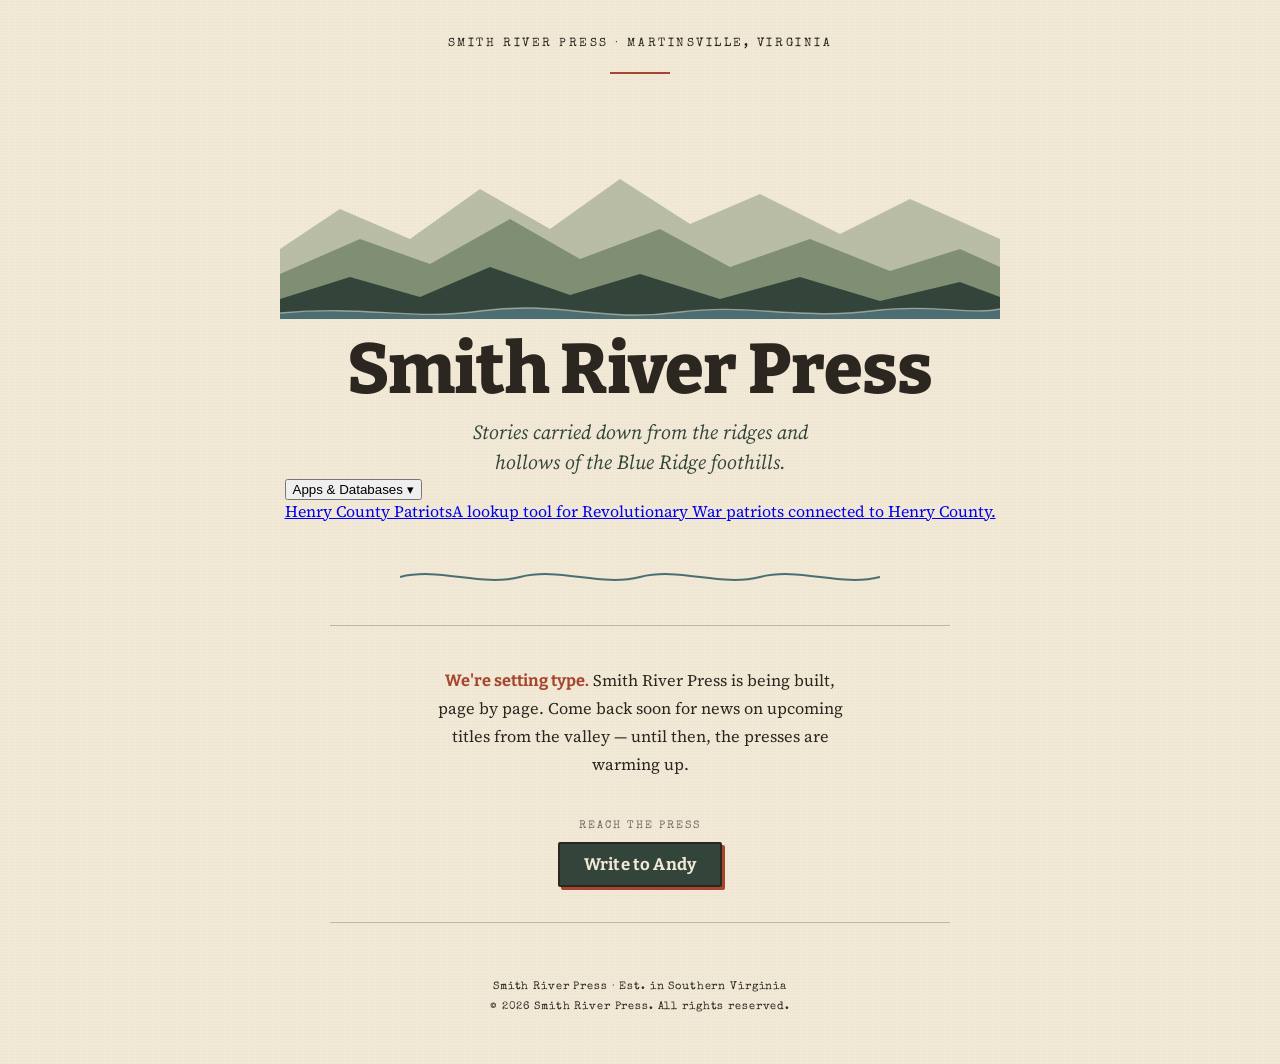
==== index.html @ 00feeda6 "update" ====
<!DOCTYPE html>
<html lang="en">
<head>
<meta charset="UTF-8">
<meta name="viewport" content="width=device-width, initial-scale=1.0">
<title>Smith River Press</title>
<meta name="description" content="Smith River Press — stories from the Blue Ridge foothills. Site under construction.">
<link rel="preconnect" href="https://fonts.googleapis.com">
<link rel="preconnect" href="https://fonts.gstatic.com" crossorigin>
<link href="https://fonts.googleapis.com/css2?family=Bitter:wght@500;700;800&family=Source+Serif+4:ital,wght@0,400;0,600;1,400&family=Special+Elite&display=swap" rel="stylesheet">
<link rel="stylesheet" href="/assets/style.css">
<style>
  /* Homepage-only tweaks: the shared stylesheet uses a slightly smaller
     .frame and h1 for subpages, so we widen them back out just here. */
  .frame{ max-width: 620px; }
  h1{ font-size: clamp(2.4rem, 7vw, 4.4rem); line-height: 1.02; }
  .tagline{ max-width: 34ch; }
</style>
</head>
<body>

  <p class="eyebrow fade-in">Smith River Press &middot; Martinsville, Virginia</p>
  <hr class="rule fade-in">

  <div class="ridge-wrap fade-in delay-1">
    <svg viewBox="0 0 720 220" width="100%" role="img" aria-label="Illustration of layered mountain ridges with the Smith River winding through the valley">
      <!-- far ridge -->
      <path d="M0,150 L60,110 L130,140 L200,90 L270,130 L340,80 L410,125 L480,95 L560,135 L630,100 L720,140 L720,220 L0,220 Z" fill="#8B9A7F" opacity="0.55"/>
      <!-- mid ridge -->
      <path d="M0,175 L80,140 L150,165 L230,120 L300,160 L380,130 L450,168 L530,140 L610,172 L680,150 L720,168 L720,220 L0,220 Z" fill="#6C7F63" opacity="0.75"/>
      <!-- near ridge -->
      <path d="M0,200 L70,178 L140,198 L210,168 L290,196 L360,175 L440,200 L520,178 L600,202 L680,183 L720,198 L720,220 L0,220 Z" fill="#33453A"/>
      <!-- river -->
      <path d="M0,214 C90,206 130,222 200,212 C280,201 320,224 400,213 C470,204 520,222 600,211 C650,205 690,216 720,210 L720,220 L0,220 Z" fill="#4C6E72"/>
      <path d="M0,214 C90,206 130,222 200,212 C280,201 320,224 400,213 C470,204 520,222 600,211 C650,205 690,216 720,210" fill="none" stroke="#F1E9D6" stroke-width="1.4" opacity="0.5"/>
    </svg>
  </div>

  <h1 class="fade-in delay-1">Smith River Press</h1>
  <p class="tagline fade-in delay-2">Stories carried down from the ridges and hollows of the Blue Ridge foothills.</p>

  <div class="nav-wrap fade-in delay-2" id="nav-dropdown-mount"></div>

  <svg class="river-divider fade-in delay-2" viewBox="0 0 480 26" role="presentation" aria-hidden="true">
    <path d="M0,13 C40,3 80,23 120,13 C160,3 200,23 240,13 C280,3 320,23 360,13 C400,3 440,23 480,13" fill="none" stroke="#4C6E72" stroke-width="2"/>
  </svg>

  <div class="frame">
    <p class="notice fade-in delay-3">
      <strong>We're setting type.</strong> Smith River Press is being built, page by page. Come back soon for news on upcoming titles from the valley &mdash; until then, the presses are warming up.
    </p>

    <div class="contact-block fade-in delay-3">
      <span class="contact-label">Reach the press</span>
      <a class="stamp" href="mailto:andy@smithriverpress.com">Write to Andy</a>
    </div>
  </div>

  <footer class="fade-in delay-3" id="site-footer-mount"></footer>

  <script src="/assets/nav-data.js"></script>
  <script src="/assets/site-nav.js"></script>

</body>
</html>
---- assets/style.css ----
/* Smith River Press — shared site styles
   Used across the homepage and all subpages so everything stays visually
   consistent. Edit here once and it updates everywhere. */

:root{
  --paper: #F1E9D6;
  --paper-dark: #E6DAC0;
  --ink: #2B2620;
  --ridge-far: #6C7F63;
  --ridge-near: #33453A;
  --river: #4C6E72;
  --clay: #A6462E;
  --gold: #9A7A34;
  --rule: rgba(43,38,32,0.25);
}

*{ box-sizing: border-box; }

html{ -webkit-text-size-adjust: 100%; }

body{
  margin:0;
  min-height:100vh;
  background-color: var(--paper);
  background-image: radial-gradient(rgba(43,38,32,0.045) 1px, transparent 1px);
  background-size: 3px 3px;
  color: var(--ink);
  font-family: "Source Serif 4", Georgia, serif;
  display:flex;
  flex-direction:column;
  align-items:center;
  justify-content: flex-start;
  padding: 0 1.25rem 3rem;
}

@media (prefers-reduced-motion: no-preference){
  .fade-in{ animation: fadeUp 0.9s ease-out both; }
  .fade-in.delay-1{ animation-delay: .15s; }
  .fade-in.delay-2{ animation-delay: .3s; }
  .fade-in.delay-3{ animation-delay: .45s; }
  @keyframes fadeUp{
    from{ opacity:0; transform: translateY(10px); }
    to{ opacity:1; transform: translateY(0); }
  }
}

.eyebrow{
  font-family: "Special Elite", monospace;
  font-size: 0.72rem;
  letter-spacing: 0.22em;
  text-transform: uppercase;
  color: var(--ink);
  opacity: 0.72;
  margin: 2.4rem 0 1.4rem;
  text-align:center;
}

.eyebrow a{
  color: var(--ink);
}

.rule{
  width: 60px;
  height: 2px;
  background: var(--clay);
  border:none;
  margin: 0 auto 1.6rem;
}

h1{
  font-family: "Bitter", Georgia, serif;
  font-weight: 800;
  font-size: clamp(2.1rem, 6vw, 3.6rem);
  letter-spacing: -0.01em;
  line-height: 1.05;
  text-align:center;
  margin: 0.6rem 0 0.3rem;
  color: var(--ink);
}

.tagline{
  font-style: italic;
  font-size: clamp(1.02rem, 2.4vw, 1.25rem);
  max-width: 40ch;
  text-align:center;
  margin: 0.4rem auto 0;
  color: var(--ridge-near);
  line-height:1.5;
}

.river-divider{
  width: 100%;
  max-width: 480px;
  height: 26px;
  margin: 2.6rem auto 2.2rem;
  display:block;
}

.frame{
  width:100%;
  max-width: 680px;
  border-top: 1px solid var(--rule);
  border-bottom: 1px solid var(--rule);
  padding: 2.6rem 1rem 2.2rem;
}

.notice{
  max-width: 52ch;
  text-align:center;
  font-size: 1.02rem;
  line-height: 1.7;
  color: var(--ink);
  margin: 0 auto;
}

.notice strong{
  font-family: "Bitter", serif;
  font-weight: 700;
  color: var(--clay);
}

.card-list{
  max-width: 620px;
  margin: 0 auto;
  display:flex;
  flex-direction:column;
  gap: 1rem;
}

.card{
  display:block;
  text-decoration:none;
  color: var(--ink);
  background: var(--paper-dark);
  border: 1.5px solid var(--rule);
  border-radius: 3px;
  padding: 1.1rem 1.3rem;
  transition: transform 0.15s ease, box-shadow 0.15s ease;
}

.card:hover, .card:focus-visible{
  transform: translate(-2px,-2px);
  box-shadow: 4px 4px 0 var(--clay);
}

.card h3{
  font-family: "Bitter", serif;
  font-weight: 700;
  font-size: 1.15rem;
  margin: 0 0 0.3rem;
  color: var(--ridge-near);
}

.card p{
  margin: 0;
  font-size: 0.95rem;
  line-height: 1.5;
}

.card .status{
  display:inline-block;
  font-family: "Special Elite", monospace;
  font-size: 0.62rem;
  letter-spacing: 0.12em;
  text-transform: uppercase;
  color: var(--clay);
  margin-top: 0.5rem;
}

.stamp, .stamp-btn{
  display:inline-block;
  font-family: "Bitter", serif;
  font-weight: 700;
  font-size: 1.05rem;
  color: var(--paper);
  background: var(--ridge-near);
  padding: 0.65rem 1.5rem;
  border-radius: 2px;
  text-decoration:none;
  letter-spacing: 0.01em;
  border: 2px solid var(--ink);
  box-shadow: 3px 3px 0 var(--clay);
  transition: transform 0.15s ease, box-shadow 0.15s ease;
  cursor:pointer;
}

.stamp:hover, .stamp:focus-visible,
.stamp-btn:hover:not(:disabled), .stamp-btn:focus-visible{
  transform: translate(-2px,-2px);
  box-shadow: 5px 5px 0 var(--clay);
}

.stamp:focus-visible, .stamp-btn:focus-visible{
  outline: 2px solid var(--river);
  outline-offset: 3px;
}

.back-link{
  display:inline-block;
  margin-top: 2rem;
  font-family: "Special Elite", monospace;
  font-size: 0.75rem;
  letter-spacing: 0.08em;
  text-transform: uppercase;
  color: var(--ridge-near);
  text-decoration: none;
}

.back-link:hover{ text-decoration: underline; }

.ridge-wrap{
  width: 100%;
  max-width: 720px;
  margin: 0 auto;
}

.contact-block{
  margin-top: 2.6rem;
  text-align:center;
}

.contact-label{
  font-family: "Special Elite", monospace;
  font-size: 0.68rem;
  letter-spacing: 0.18em;
  text-transform: uppercase;
  opacity: 0.65;
  display:block;
  margin-bottom: 0.7rem;
}

.contact-form{
  max-width: 420px;
  margin: 0 auto;
  text-align: left;
}

.field{
  margin-bottom: 1.1rem;
  display:flex;
  flex-direction:column;
}

.field label{
  font-family: "Special Elite", monospace;
  font-size: 0.66rem;
  letter-spacing: 0.14em;
  text-transform: uppercase;
  opacity: 0.7;
  margin-bottom: 0.4rem;
}

.field input,
.field textarea{
  font-family: "Source Serif 4", Georgia, serif;
  font-size: 1rem;
  color: var(--ink);
  background: var(--paper-dark);
  border: 1.5px solid var(--rule);
  border-radius: 2px;
  padding: 0.6rem 0.7rem;
  resize: vertical;
}

.field textarea{ min-height: 110px; }

.field input:focus,
.field textarea:focus{
  outline: none;
  border-color: var(--river);
  box-shadow: 0 0 0 3px rgba(76,110,114,0.18);
}

.hp-field{
  position:absolute;
  left: -9999px;
  width:1px;
  height:1px;
  overflow:hidden;
}

.submit-row{
  text-align:center;
  margin-top: 1.4rem;
}

.stamp-btn:disabled{
  opacity: 0.6;
  cursor: default;
  box-shadow: 3px 3px 0 var(--clay);
  transform: none;
}

.form-status{
  text-align:center;
  font-size: 0.92rem;
  margin-top: 1rem;
  min-height: 1.4em;
}

.form-status.ok{ color: var(--ridge-near); }
.form-status.err{ color: var(--clay); }

@media (max-width: 480px){
  .eyebrow{ margin-top: 1.6rem; }
}

footer{
  margin-top: 3.4rem;
  text-align:center;
  font-family: "Special Elite", monospace;
  font-size: 0.68rem;
  letter-spacing: 0.08em;
  color: var(--ink);
  opacity: 0.55;
  line-height: 1.8;
}
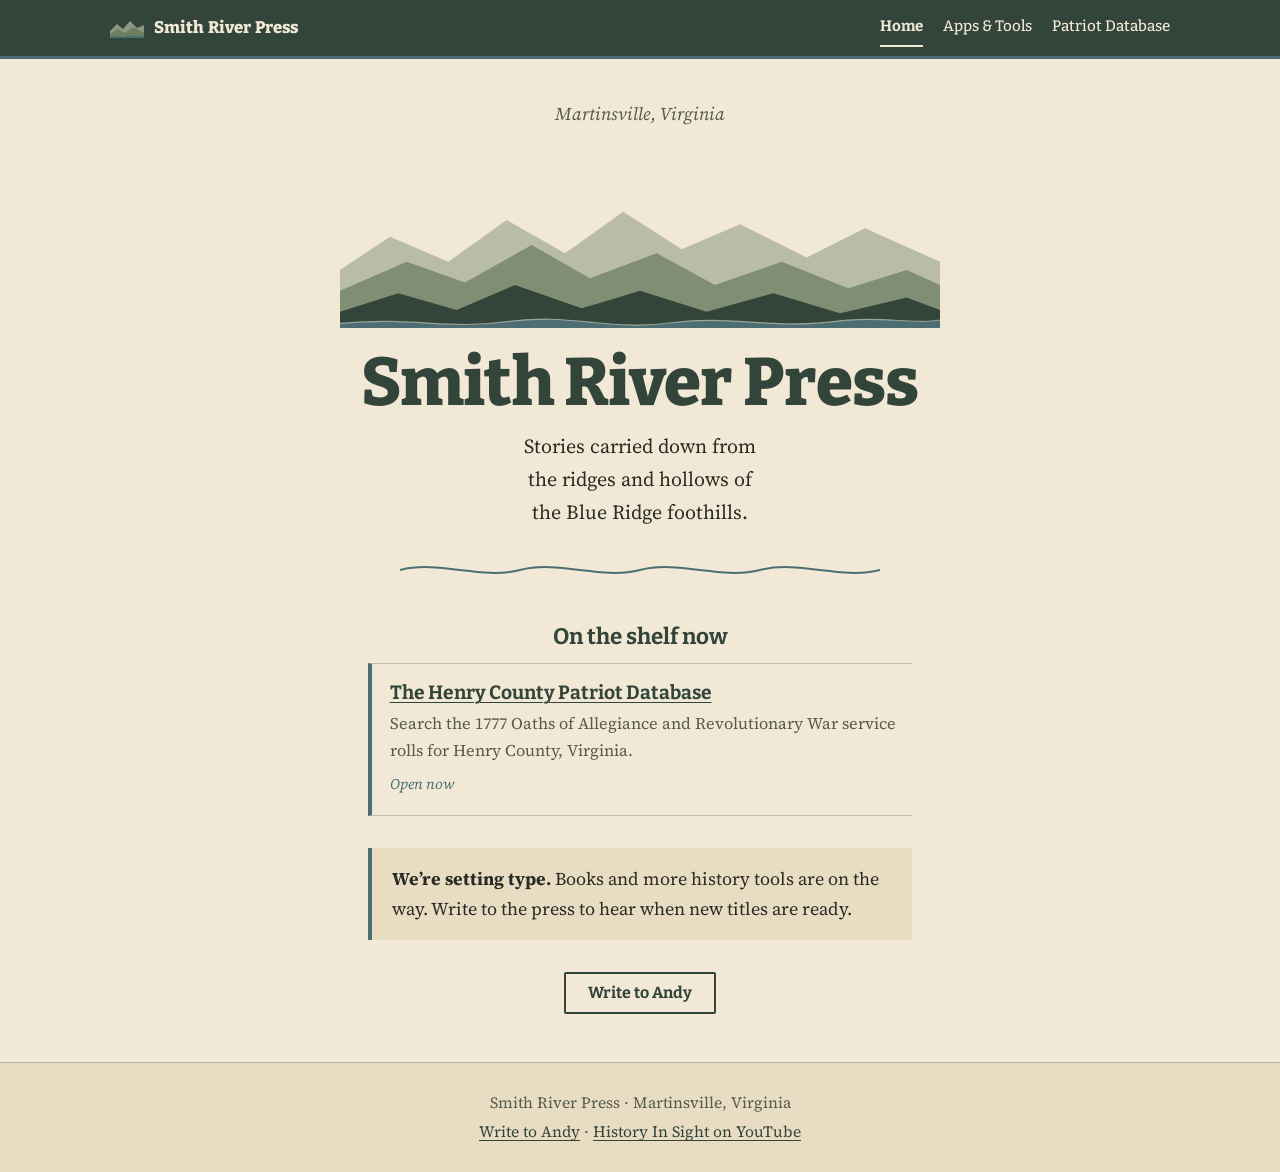
==== commit 14bc871c: "Updates" ====
--- a/index.html
+++ b/index.html
@@ -2,64 +2,78 @@
 <html lang="en">
 <head>
 <meta charset="UTF-8">
-<meta name="viewport" content="width=device-width, initial-scale=1.0">
-<title>Smith River Press</title>
-<meta name="description" content="Smith River Press — stories from the Blue Ridge foothills. Site under construction.">
+<meta name="viewport" content="width=device-width, initial-scale=1">
+<title>Smith River Press — stories from the Blue Ridge foothills</title>
+<meta name="description" content="Smith River Press publishes stories and history lookup tools from Martinsville and Henry County, Virginia, including the Henry County Patriot Database.">
+<meta name="theme-color" content="#33453A">
+<link rel="canonical" href="https://smithriverpress.com/">
+<link rel="icon" href="/favicon.svg" type="image/svg+xml">
+<meta property="og:type" content="website">
+<meta property="og:site_name" content="Smith River Press">
+<meta property="og:title" content="Smith River Press — stories from the Blue Ridge foothills">
+<meta property="og:description" content="Smith River Press publishes stories and history lookup tools from Martinsville and Henry County, Virginia, including the Henry County Patriot Database.">
+<meta property="og:url" content="https://smithriverpress.com/">
+<meta property="og:image" content="https://smithriverpress.com/og-image.png">
+<meta property="og:image:alt" content="Smith River Press over layered Blue Ridge ridges">
+<meta name="twitter:card" content="summary_large_image">
 <link rel="preconnect" href="https://fonts.googleapis.com">
 <link rel="preconnect" href="https://fonts.gstatic.com" crossorigin>
-<link href="https://fonts.googleapis.com/css2?family=Bitter:wght@500;700;800&family=Source+Serif+4:ital,wght@0,400;0,600;1,400&family=Special+Elite&display=swap" rel="stylesheet">
+<link href="https://fonts.googleapis.com/css2?family=Bitter:wght@500;700;800&family=Source+Serif+4:ital,wght@0,400;0,600;1,400&display=swap" rel="stylesheet">
+<link rel="stylesheet" href="/assets/site-bar.css">
 <link rel="stylesheet" href="/assets/style.css">
-<style>
-  /* Homepage-only tweaks: the shared stylesheet uses a slightly smaller
-     .frame and h1 for subpages, so we widen them back out just here. */
-  .frame{ max-width: 620px; }
-  h1{ font-size: clamp(2.4rem, 7vw, 4.4rem); line-height: 1.02; }
-  .tagline{ max-width: 34ch; }
-</style>
+<script type="application/ld+json">
+{"@context":"https://schema.org","@type":"WebSite","name":"Smith River Press","url":"https://smithriverpress.com/","description":"Stories and history tools from the Blue Ridge foothills of Martinsville and Henry County, Virginia."}
+</script>
 </head>
 <body>
+<a class="srp-skip" href="#main">Skip to content</a>
+<header class="srp-bar">
+  <div class="srp-bar__inner">
+    <a class="srp-brand" href="/"><svg viewBox="0 0 68 40" aria-hidden="true"><path d="M0 26 L14 12 L26 22 L40 6 L54 20 L68 14 V40 H0Z" fill="#8B9A7F"/><path d="M0 32 L16 22 L30 30 L46 18 L68 30 V40 H0Z" fill="#6C7F63"/><path d="M0 38 C12 33 20 40 34 36 C48 32 56 40 68 36 V40 H0Z" fill="#4C6E72"/></svg><span>Smith River Press</span></a>
+    <nav class="srp-nav" aria-label="Main">
+    <ul>
+      <li><a href="/" aria-current="page">Home</a></li>
+      <li><a href="/apps/">Apps &amp; Tools</a></li>
+      <li><a href="/apps/patriot-data/henry-county-virginia/">Patriot Database</a></li>
+    </ul>
+    </nav>
+  </div>
+</header>
 
-  <p class="eyebrow fade-in">Smith River Press &middot; Martinsville, Virginia</p>
-  <hr class="rule fade-in">
-
-  <div class="ridge-wrap fade-in delay-1">
-    <svg viewBox="0 0 720 220" width="100%" role="img" aria-label="Illustration of layered mountain ridges with the Smith River winding through the valley">
-      <!-- far ridge -->
+<main id="main">
+  <div class="hero">
+    <p class="place">Martinsville, Virginia</p>
+    <svg class="ridge" viewBox="0 0 720 220" role="img" aria-label="Layered mountain ridges with the Smith River winding through the valley">
       <path d="M0,150 L60,110 L130,140 L200,90 L270,130 L340,80 L410,125 L480,95 L560,135 L630,100 L720,140 L720,220 L0,220 Z" fill="#8B9A7F" opacity="0.55"/>
-      <!-- mid ridge -->
       <path d="M0,175 L80,140 L150,165 L230,120 L300,160 L380,130 L450,168 L530,140 L610,172 L680,150 L720,168 L720,220 L0,220 Z" fill="#6C7F63" opacity="0.75"/>
-      <!-- near ridge -->
       <path d="M0,200 L70,178 L140,198 L210,168 L290,196 L360,175 L440,200 L520,178 L600,202 L680,183 L720,198 L720,220 L0,220 Z" fill="#33453A"/>
-      <!-- river -->
       <path d="M0,214 C90,206 130,222 200,212 C280,201 320,224 400,213 C470,204 520,222 600,211 C650,205 690,216 720,210 L720,220 L0,220 Z" fill="#4C6E72"/>
       <path d="M0,214 C90,206 130,222 200,212 C280,201 320,224 400,213 C470,204 520,222 600,211 C650,205 690,216 720,210" fill="none" stroke="#F1E9D6" stroke-width="1.4" opacity="0.5"/>
     </svg>
+    <h1>Smith River Press</h1>
+    <p class="tagline">Stories carried down from the ridges and hollows of the Blue Ridge foothills.</p>
   </div>
 
-  <h1 class="fade-in delay-1">Smith River Press</h1>
-  <p class="tagline fade-in delay-2">Stories carried down from the ridges and hollows of the Blue Ridge foothills.</p>
+  <svg class="river-divider" viewBox="0 0 480 26" role="presentation" aria-hidden="true"><path d="M0,13 C40,3 80,23 120,13 C160,3 200,23 240,13 C280,3 320,23 360,13 C400,3 440,23 480,13" fill="none" stroke="#4C6E72" stroke-width="2"/></svg>
 
-  <div class="nav-wrap fade-in delay-2" id="nav-dropdown-mount"></div>
+  <h2>On the shelf now</h2>
+  <ul class="shelf">
+    <li class="is-live">
+      <h3><a href="/apps/patriot-data/henry-county-virginia/">The Henry County Patriot Database</a></h3>
+      <p>Search the 1777 Oaths of Allegiance and Revolutionary War service rolls for Henry County, Virginia.</p>
+      <span class="status">Open now</span>
+    </li>
+  </ul>
 
-  <svg class="river-divider fade-in delay-2" viewBox="0 0 480 26" role="presentation" aria-hidden="true">
-    <path d="M0,13 C40,3 80,23 120,13 C160,3 200,23 240,13 C280,3 320,23 360,13 C400,3 440,23 480,13" fill="none" stroke="#4C6E72" stroke-width="2"/>
-  </svg>
+  <p class="notice" style="margin-top:2rem"><strong>We&rsquo;re setting type.</strong> Books and more history tools are on the way. Write to the press to hear when new titles are ready.</p>
 
-  <div class="frame">
-    <p class="notice fade-in delay-3">
-      <strong>We're setting type.</strong> Smith River Press is being built, page by page. Come back soon for news on upcoming titles from the valley &mdash; until then, the presses are warming up.
-    </p>
+  <p class="contact-block"><a class="stamp" href="mailto:andy@smithriverpress.com">Write to Andy</a></p>
+</main>
 
-    <div class="contact-block fade-in delay-3">
-      <span class="contact-label">Reach the press</span>
-      <a class="stamp" href="mailto:andy@smithriverpress.com">Write to Andy</a>
-    </div>
-  </div>
-
-  <footer class="fade-in delay-3" id="site-footer-mount"></footer>
-
-  <script src="/assets/nav-data.js"></script>
-  <script src="/assets/site-nav.js"></script>
+<footer class="foot">
+  <p>Smith River Press &middot; Martinsville, Virginia</p>
+  <p><a href="mailto:andy@smithriverpress.com">Write to Andy</a> &middot; <a href="https://www.youtube.com/@yourhistoryinsight" target="_blank" rel="noopener">History In Sight on YouTube</a></p>
+</footer>
 
 </body>
-</html>+</html>
--- a/assets/site-bar.css
+++ b/assets/site-bar.css
@@ -0,0 +1,16 @@
+/* Smith River Press — shared top bar.
+   Namespaced (.srp-*) so it can be dropped onto ANY page, including
+   apps that carry their own stylesheet (e.g. the Patriot Database). */
+.srp-skip{position:absolute;left:-9999px;top:0;background:#F1E9D6;color:#33453A;padding:.6rem 1rem;z-index:1000;font:700 .95rem/1 Georgia,serif;text-decoration:none}
+.srp-skip:focus{left:.5rem;top:.5rem}
+.srp-bar{background:#33453A;color:#F1E9D6;font-family:"Bitter",Georgia,"Times New Roman",serif;border-bottom:3px solid #4C6E72}
+.srp-bar__inner{max-width:1100px;margin:0 auto;padding:.55rem 1.25rem;display:flex;flex-wrap:wrap;align-items:center;justify-content:space-between;gap:.35rem 1.5rem}
+.srp-brand{display:inline-flex;align-items:center;gap:.6rem;color:#F1E9D6;text-decoration:none;font-weight:800;font-size:1.05rem;letter-spacing:.01em}
+.srp-brand svg{width:34px;height:auto;flex:none}
+.srp-nav ul{list-style:none;margin:0;padding:0;display:flex;flex-wrap:wrap;gap:.1rem 1.25rem}
+.srp-nav a{display:inline-block;padding:.35rem 0;color:#F1E9D6;text-decoration:none;font-weight:500;font-size:.95rem;border-bottom:2px solid transparent}
+.srp-nav a:hover{border-bottom-color:rgba(241,233,214,.55)}
+.srp-nav a[aria-current="page"]{border-bottom-color:#F1E9D6;font-weight:700}
+.srp-bar a:focus-visible{outline:2px solid #F1E9D6;outline-offset:3px;border-radius:2px}
+@media (max-width:520px){.srp-bar__inner{justify-content:center;text-align:center}.srp-nav ul{justify-content:center}}
+@media print{.srp-bar,.srp-skip{display:none}}
--- a/assets/style.css
+++ b/assets/style.css
@@ -1,317 +1,53 @@
-/* Smith River Press — shared site styles
-   Used across the homepage and all subpages so everything stays visually
-   consistent. Edit here once and it updates everywhere. */
+/* Smith River Press — site stylesheet (home, apps, 404).
+   Palette comes from the ridge illustration so the page and art agree. */
+:root{
+  --paper:#F1E9D6; --paper-deep:#E8DDC3; --ink:#2A2B25; --muted:#575a4c;
+  --pine:#33453A; --sage:#6C7F63; --mist:#8B9A7F; --river:#4C6E72;
+  --rule:rgba(51,69,58,.28);
+  --serif:"Source Serif 4",Georgia,"Times New Roman",serif;
+  --display:"Bitter",Georgia,"Times New Roman",serif;
+}
+*,*::before,*::after{box-sizing:border-box}
+html{-webkit-text-size-adjust:100%;scroll-padding-top:1rem}
+body{margin:0;min-height:100vh;display:flex;flex-direction:column;background:var(--paper);color:var(--ink);font:400 1.125rem/1.65 var(--serif);text-rendering:optimizeLegibility}
+main{flex:1;width:100%;max-width:40rem;margin:0 auto;padding:2.5rem 1.25rem 3rem;text-align:center}
+a{color:var(--pine);text-decoration-thickness:1px;text-underline-offset:.18em}
+a:hover{color:var(--river)}
+a:focus-visible,button:focus-visible{outline:3px solid var(--river);outline-offset:3px;border-radius:2px}
+img,svg{max-width:100%;height:auto}
 
-:root{
-  --paper: #F1E9D6;
-  --paper-dark: #E6DAC0;
-  --ink: #2B2620;
-  --ridge-far: #6C7F63;
-  --ridge-near: #33453A;
-  --river: #4C6E72;
-  --clay: #A6462E;
-  --gold: #9A7A34;
-  --rule: rgba(43,38,32,0.25);
+h1{font:800 clamp(2.4rem,7vw,4.2rem)/1.04 var(--display);color:var(--pine);margin:1.25rem 0 .75rem;letter-spacing:-.01em;text-wrap:balance}
+h2{font:700 1.4rem/1.25 var(--display);color:var(--pine);margin:2.5rem 0 .75rem}
+.place{font-style:italic;color:var(--muted);margin:0 0 1rem}
+.tagline{max-width:34ch;margin:0 auto 1.5rem;font-size:1.25rem;text-wrap:balance}
+.ridge{display:block;width:100%;margin:0 auto}
+.river-divider{display:block;width:min(480px,80%);margin:1.75rem auto}
+
+/* the one deliberate moment: the hero settles in on load */
+@media (prefers-reduced-motion:no-preference){
+  .hero{animation:settle .7s ease-out both}
+  @keyframes settle{from{opacity:0;transform:translateY(8px)}to{opacity:1;transform:none}}
 }
 
-*{ box-sizing: border-box; }
+.notice{margin:0 auto 1.75rem;padding:1rem 1.25rem;background:var(--paper-deep);border-left:4px solid var(--river);text-align:left;max-width:34rem}
 
-html{ -webkit-text-size-adjust: 100%; }
+/* the shelf: what is live, in plain list form */
+.shelf{list-style:none;margin:0 auto;padding:0;max-width:34rem;text-align:left}
+.shelf li{padding:1.1rem 0 1.1rem 1.1rem;border-top:1px solid var(--rule);border-left:4px solid transparent}
+.shelf li:last-child{border-bottom:1px solid var(--rule)}
+.shelf li.is-live{border-left-color:var(--river)}
+.shelf h3{font:700 1.2rem/1.3 var(--display);margin:0 0 .25rem}
+.shelf h3 a{color:var(--pine)}
+.shelf p{margin:0;color:var(--muted);font-size:1.02rem}
+.status{display:inline-block;margin-top:.5rem;font-size:.92rem;font-style:italic;color:var(--river)}
 
-body{
-  margin:0;
-  min-height:100vh;
-  background-color: var(--paper);
-  background-image: radial-gradient(rgba(43,38,32,0.045) 1px, transparent 1px);
-  background-size: 3px 3px;
-  color: var(--ink);
-  font-family: "Source Serif 4", Georgia, serif;
-  display:flex;
-  flex-direction:column;
-  align-items:center;
-  justify-content: flex-start;
-  padding: 0 1.25rem 3rem;
-}
+.contact-block{margin:2rem 0 0}
+.stamp{display:inline-block;padding:.6rem 1.4rem;border:2px solid var(--pine);color:var(--pine);font:700 1rem/1.2 var(--display);text-decoration:none;border-radius:2px;transition:background-color .15s,color .15s}
+.stamp:hover{background:var(--pine);color:var(--paper)}
+.back-link{display:inline-block;margin-top:.5rem}
 
-@media (prefers-reduced-motion: no-preference){
-  .fade-in{ animation: fadeUp 0.9s ease-out both; }
-  .fade-in.delay-1{ animation-delay: .15s; }
-  .fade-in.delay-2{ animation-delay: .3s; }
-  .fade-in.delay-3{ animation-delay: .45s; }
-  @keyframes fadeUp{
-    from{ opacity:0; transform: translateY(10px); }
-    to{ opacity:1; transform: translateY(0); }
-  }
-}
+.foot{background:var(--paper-deep);border-top:1px solid var(--rule);padding:1.5rem 1.25rem;text-align:center;font-size:.98rem;color:var(--muted)}
+.foot p{margin:.2rem 0}
 
-.eyebrow{
-  font-family: "Special Elite", monospace;
-  font-size: 0.72rem;
-  letter-spacing: 0.22em;
-  text-transform: uppercase;
-  color: var(--ink);
-  opacity: 0.72;
-  margin: 2.4rem 0 1.4rem;
-  text-align:center;
-}
-
-.eyebrow a{
-  color: var(--ink);
-}
-
-.rule{
-  width: 60px;
-  height: 2px;
-  background: var(--clay);
-  border:none;
-  margin: 0 auto 1.6rem;
-}
-
-h1{
-  font-family: "Bitter", Georgia, serif;
-  font-weight: 800;
-  font-size: clamp(2.1rem, 6vw, 3.6rem);
-  letter-spacing: -0.01em;
-  line-height: 1.05;
-  text-align:center;
-  margin: 0.6rem 0 0.3rem;
-  color: var(--ink);
-}
-
-.tagline{
-  font-style: italic;
-  font-size: clamp(1.02rem, 2.4vw, 1.25rem);
-  max-width: 40ch;
-  text-align:center;
-  margin: 0.4rem auto 0;
-  color: var(--ridge-near);
-  line-height:1.5;
-}
-
-.river-divider{
-  width: 100%;
-  max-width: 480px;
-  height: 26px;
-  margin: 2.6rem auto 2.2rem;
-  display:block;
-}
-
-.frame{
-  width:100%;
-  max-width: 680px;
-  border-top: 1px solid var(--rule);
-  border-bottom: 1px solid var(--rule);
-  padding: 2.6rem 1rem 2.2rem;
-}
-
-.notice{
-  max-width: 52ch;
-  text-align:center;
-  font-size: 1.02rem;
-  line-height: 1.7;
-  color: var(--ink);
-  margin: 0 auto;
-}
-
-.notice strong{
-  font-family: "Bitter", serif;
-  font-weight: 700;
-  color: var(--clay);
-}
-
-.card-list{
-  max-width: 620px;
-  margin: 0 auto;
-  display:flex;
-  flex-direction:column;
-  gap: 1rem;
-}
-
-.card{
-  display:block;
-  text-decoration:none;
-  color: var(--ink);
-  background: var(--paper-dark);
-  border: 1.5px solid var(--rule);
-  border-radius: 3px;
-  padding: 1.1rem 1.3rem;
-  transition: transform 0.15s ease, box-shadow 0.15s ease;
-}
-
-.card:hover, .card:focus-visible{
-  transform: translate(-2px,-2px);
-  box-shadow: 4px 4px 0 var(--clay);
-}
-
-.card h3{
-  font-family: "Bitter", serif;
-  font-weight: 700;
-  font-size: 1.15rem;
-  margin: 0 0 0.3rem;
-  color: var(--ridge-near);
-}
-
-.card p{
-  margin: 0;
-  font-size: 0.95rem;
-  line-height: 1.5;
-}
-
-.card .status{
-  display:inline-block;
-  font-family: "Special Elite", monospace;
-  font-size: 0.62rem;
-  letter-spacing: 0.12em;
-  text-transform: uppercase;
-  color: var(--clay);
-  margin-top: 0.5rem;
-}
-
-.stamp, .stamp-btn{
-  display:inline-block;
-  font-family: "Bitter", serif;
-  font-weight: 700;
-  font-size: 1.05rem;
-  color: var(--paper);
-  background: var(--ridge-near);
-  padding: 0.65rem 1.5rem;
-  border-radius: 2px;
-  text-decoration:none;
-  letter-spacing: 0.01em;
-  border: 2px solid var(--ink);
-  box-shadow: 3px 3px 0 var(--clay);
-  transition: transform 0.15s ease, box-shadow 0.15s ease;
-  cursor:pointer;
-}
-
-.stamp:hover, .stamp:focus-visible,
-.stamp-btn:hover:not(:disabled), .stamp-btn:focus-visible{
-  transform: translate(-2px,-2px);
-  box-shadow: 5px 5px 0 var(--clay);
-}
-
-.stamp:focus-visible, .stamp-btn:focus-visible{
-  outline: 2px solid var(--river);
-  outline-offset: 3px;
-}
-
-.back-link{
-  display:inline-block;
-  margin-top: 2rem;
-  font-family: "Special Elite", monospace;
-  font-size: 0.75rem;
-  letter-spacing: 0.08em;
-  text-transform: uppercase;
-  color: var(--ridge-near);
-  text-decoration: none;
-}
-
-.back-link:hover{ text-decoration: underline; }
-
-.ridge-wrap{
-  width: 100%;
-  max-width: 720px;
-  margin: 0 auto;
-}
-
-.contact-block{
-  margin-top: 2.6rem;
-  text-align:center;
-}
-
-.contact-label{
-  font-family: "Special Elite", monospace;
-  font-size: 0.68rem;
-  letter-spacing: 0.18em;
-  text-transform: uppercase;
-  opacity: 0.65;
-  display:block;
-  margin-bottom: 0.7rem;
-}
-
-.contact-form{
-  max-width: 420px;
-  margin: 0 auto;
-  text-align: left;
-}
-
-.field{
-  margin-bottom: 1.1rem;
-  display:flex;
-  flex-direction:column;
-}
-
-.field label{
-  font-family: "Special Elite", monospace;
-  font-size: 0.66rem;
-  letter-spacing: 0.14em;
-  text-transform: uppercase;
-  opacity: 0.7;
-  margin-bottom: 0.4rem;
-}
-
-.field input,
-.field textarea{
-  font-family: "Source Serif 4", Georgia, serif;
-  font-size: 1rem;
-  color: var(--ink);
-  background: var(--paper-dark);
-  border: 1.5px solid var(--rule);
-  border-radius: 2px;
-  padding: 0.6rem 0.7rem;
-  resize: vertical;
-}
-
-.field textarea{ min-height: 110px; }
-
-.field input:focus,
-.field textarea:focus{
-  outline: none;
-  border-color: var(--river);
-  box-shadow: 0 0 0 3px rgba(76,110,114,0.18);
-}
-
-.hp-field{
-  position:absolute;
-  left: -9999px;
-  width:1px;
-  height:1px;
-  overflow:hidden;
-}
-
-.submit-row{
-  text-align:center;
-  margin-top: 1.4rem;
-}
-
-.stamp-btn:disabled{
-  opacity: 0.6;
-  cursor: default;
-  box-shadow: 3px 3px 0 var(--clay);
-  transform: none;
-}
-
-.form-status{
-  text-align:center;
-  font-size: 0.92rem;
-  margin-top: 1rem;
-  min-height: 1.4em;
-}
-
-.form-status.ok{ color: var(--ridge-near); }
-.form-status.err{ color: var(--clay); }
-
-@media (max-width: 480px){
-  .eyebrow{ margin-top: 1.6rem; }
-}
-
-footer{
-  margin-top: 3.4rem;
-  text-align:center;
-  font-family: "Special Elite", monospace;
-  font-size: 0.68rem;
-  letter-spacing: 0.08em;
-  color: var(--ink);
-  opacity: 0.55;
-  line-height: 1.8;
-}
+@media (max-width:520px){body{font-size:1.05rem}main{padding-top:1.75rem}}
+@media print{body{background:#fff}.foot{border:0}}
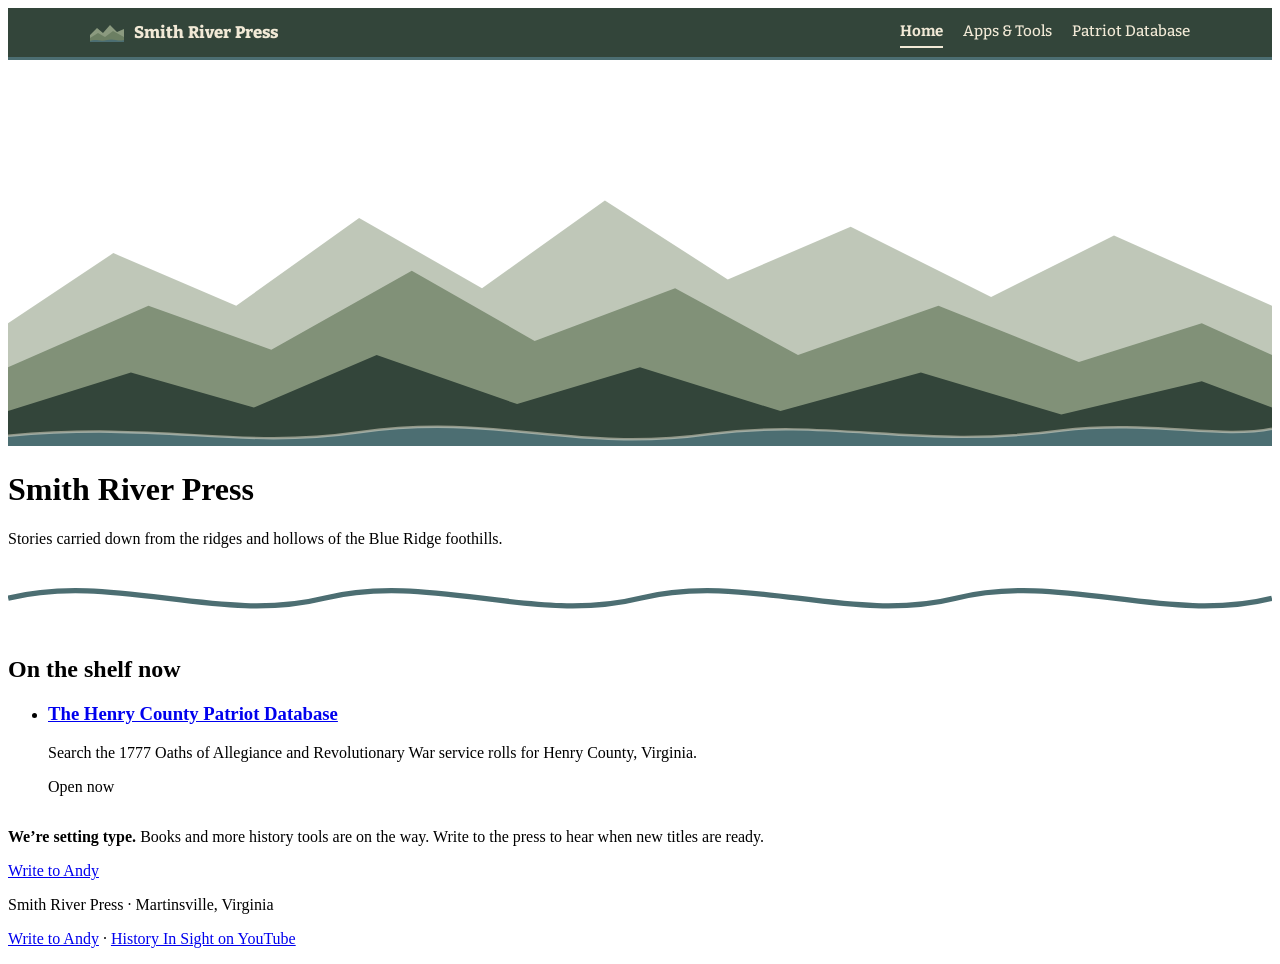
==== commit 6a81d468: "ciommit" ====
--- a/index.html
+++ b/index.html
@@ -20,7 +20,7 @@
 <link rel="preconnect" href="https://fonts.gstatic.com" crossorigin>
 <link href="https://fonts.googleapis.com/css2?family=Bitter:wght@500;700;800&family=Source+Serif+4:ital,wght@0,400;0,600;1,400&display=swap" rel="stylesheet">
 <link rel="stylesheet" href="/assets/site-bar.css">
-<link rel="stylesheet" href="/assets/style.css">
+<link rel="stylesheet" href="/assets/site.css">
 <script type="application/ld+json">
 {"@context":"https://schema.org","@type":"WebSite","name":"Smith River Press","url":"https://smithriverpress.com/","description":"Stories and history tools from the Blue Ridge foothills of Martinsville and Henry County, Virginia."}
 </script>
@@ -42,7 +42,6 @@
 
 <main id="main">
   <div class="hero">
-    <p class="place">Martinsville, Virginia</p>
     <svg class="ridge" viewBox="0 0 720 220" role="img" aria-label="Layered mountain ridges with the Smith River winding through the valley">
       <path d="M0,150 L60,110 L130,140 L200,90 L270,130 L340,80 L410,125 L480,95 L560,135 L630,100 L720,140 L720,220 L0,220 Z" fill="#8B9A7F" opacity="0.55"/>
       <path d="M0,175 L80,140 L150,165 L230,120 L300,160 L380,130 L450,168 L530,140 L610,172 L680,150 L720,168 L720,220 L0,220 Z" fill="#6C7F63" opacity="0.75"/>
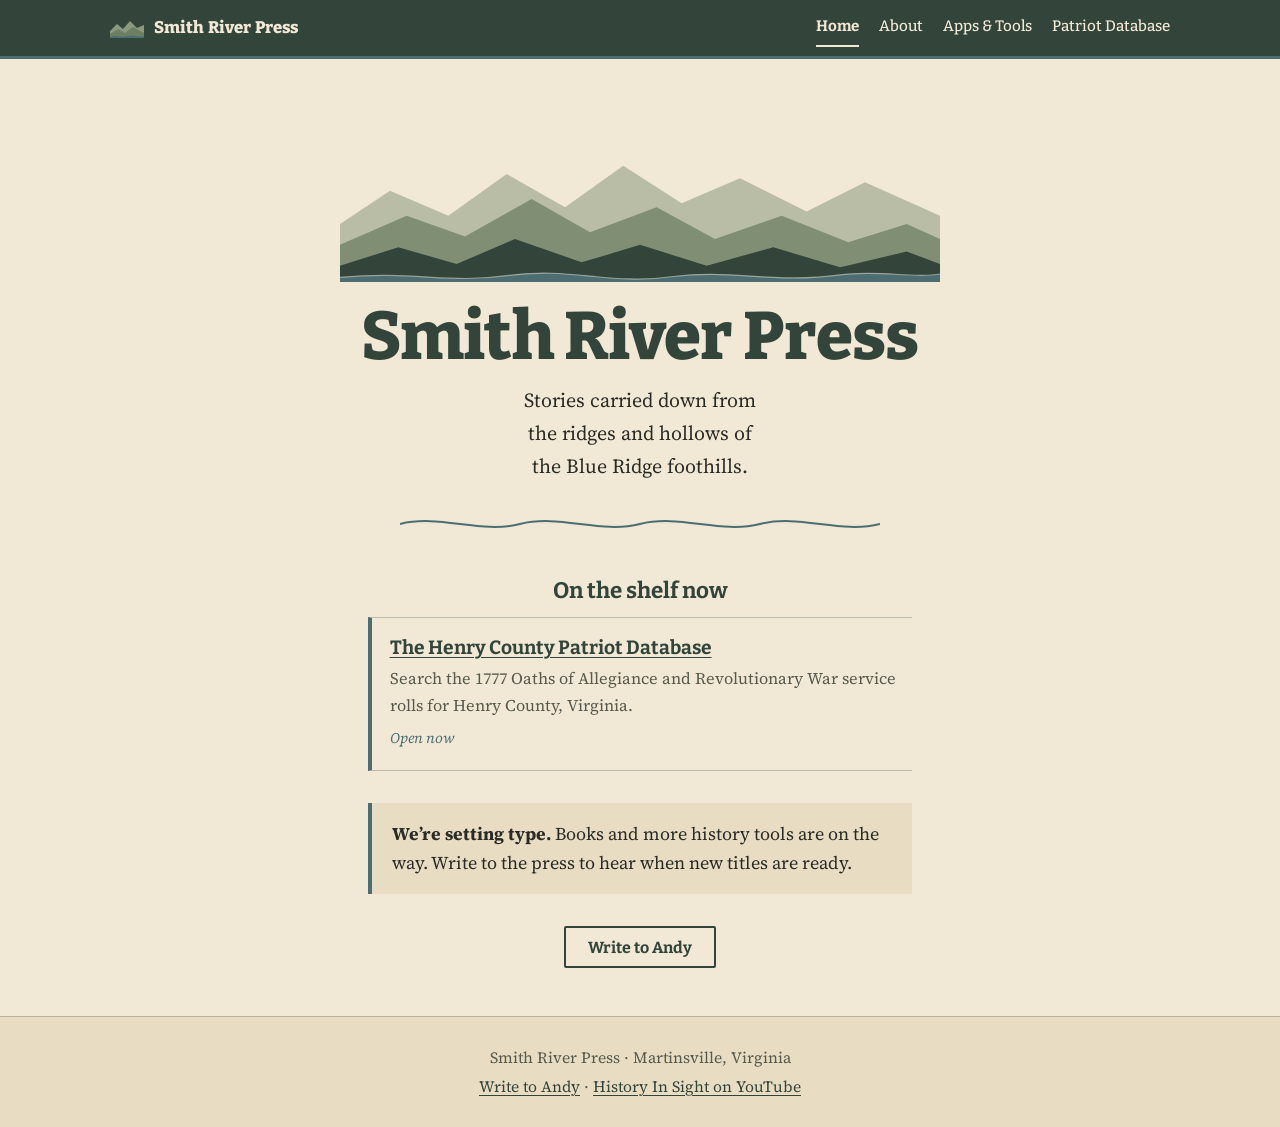
==== commit ae7cadf7: "com" ====
--- a/index.html
+++ b/index.html
@@ -33,6 +33,7 @@
     <nav class="srp-nav" aria-label="Main">
     <ul>
       <li><a href="/" aria-current="page">Home</a></li>
+      <li><a href="/about/">About</a></li>
       <li><a href="/apps/">Apps &amp; Tools</a></li>
       <li><a href="/apps/patriot-data/henry-county-virginia/">Patriot Database</a></li>
     </ul>
--- a/assets/site-bar.css
+++ b/assets/site-bar.css
@@ -14,3 +14,4 @@
 .srp-bar a:focus-visible{outline:2px solid #F1E9D6;outline-offset:3px;border-radius:2px}
 @media (max-width:520px){.srp-bar__inner{justify-content:center;text-align:center}.srp-nav ul{justify-content:center}}
 @media print{.srp-bar,.srp-skip{display:none}}
+.srp-bar{width:100%;align-self:stretch}
--- a/assets/site.css
+++ b/assets/site.css
@@ -0,0 +1,57 @@
+/* Smith River Press — site stylesheet (home, apps, 404).
+   Palette comes from the ridge illustration so the page and art agree. */
+:root{
+  --paper:#F1E9D6; --paper-deep:#E8DDC3; --ink:#2A2B25; --muted:#575a4c;
+  --pine:#33453A; --sage:#6C7F63; --mist:#8B9A7F; --river:#4C6E72;
+  --rule:rgba(51,69,58,.28);
+  --serif:"Source Serif 4",Georgia,"Times New Roman",serif;
+  --display:"Bitter",Georgia,"Times New Roman",serif;
+}
+*,*::before,*::after{box-sizing:border-box}
+html{-webkit-text-size-adjust:100%;scroll-padding-top:1rem}
+body{margin:0;min-height:100vh;display:flex;flex-direction:column;background:var(--paper);color:var(--ink);font:400 1.125rem/1.65 var(--serif);text-rendering:optimizeLegibility}
+main{flex:1;width:100%;max-width:40rem;margin:0 auto;padding:2.5rem 1.25rem 3rem;text-align:center}
+a{color:var(--pine);text-decoration-thickness:1px;text-underline-offset:.18em}
+a:hover{color:var(--river)}
+a:focus-visible,button:focus-visible{outline:3px solid var(--river);outline-offset:3px;border-radius:2px}
+img,svg{max-width:100%;height:auto}
+
+h1{font:800 clamp(2.4rem,7vw,4.2rem)/1.04 var(--display);color:var(--pine);margin:1.25rem 0 .75rem;letter-spacing:-.01em;text-wrap:balance}
+h2{font:700 1.4rem/1.25 var(--display);color:var(--pine);margin:2.5rem 0 .75rem}
+.tagline{max-width:34ch;margin:0 auto 1.5rem;font-size:1.25rem;text-wrap:balance}
+.ridge{display:block;width:100%;margin:0 auto}
+.river-divider{display:block;width:min(480px,80%);margin:1.75rem auto}
+
+/* the one deliberate moment: the hero settles in on load */
+@media (prefers-reduced-motion:no-preference){
+  .hero{animation:settle .7s ease-out both}
+  @keyframes settle{from{opacity:0;transform:translateY(8px)}to{opacity:1;transform:none}}
+}
+
+.notice{margin:0 auto 1.75rem;padding:1rem 1.25rem;background:var(--paper-deep);border-left:4px solid var(--river);text-align:left;max-width:34rem}
+
+/* the shelf: what is live, in plain list form */
+.shelf{list-style:none;margin:0 auto;padding:0;max-width:34rem;text-align:left}
+.shelf li{padding:1.1rem 0 1.1rem 1.1rem;border-top:1px solid var(--rule);border-left:4px solid transparent}
+.shelf li:last-child{border-bottom:1px solid var(--rule)}
+.shelf li.is-live{border-left-color:var(--river)}
+.shelf h3{font:700 1.2rem/1.3 var(--display);margin:0 0 .25rem}
+.shelf h3 a{color:var(--pine)}
+.shelf p{margin:0;color:var(--muted);font-size:1.02rem}
+.status{display:inline-block;margin-top:.5rem;font-size:.92rem;font-style:italic;color:var(--river)}
+
+.contact-block{margin:2rem 0 0}
+.stamp{display:inline-block;padding:.6rem 1.4rem;border:2px solid var(--pine);color:var(--pine);font:700 1rem/1.2 var(--display);text-decoration:none;border-radius:2px;transition:background-color .15s,color .15s}
+.stamp:hover{background:var(--pine);color:var(--paper)}
+.back-link{display:inline-block;margin-top:.5rem}
+
+.foot{background:var(--paper-deep);border-top:1px solid var(--rule);padding:1.5rem 1.25rem;text-align:center;font-size:.98rem;color:var(--muted)}
+.foot p{margin:.2rem 0}
+
+@media (max-width:520px){body{font-size:1.05rem}main{padding-top:1.75rem}}
+@media print{body{background:#fff}.foot{border:0}}
+
+/* long-form text pages (About) */
+.prose{max-width:34rem;margin:0 auto;text-align:left}
+.prose h2{margin:2rem 0 .5rem;font-size:1.3rem}
+.prose p{margin:0 0 1rem}
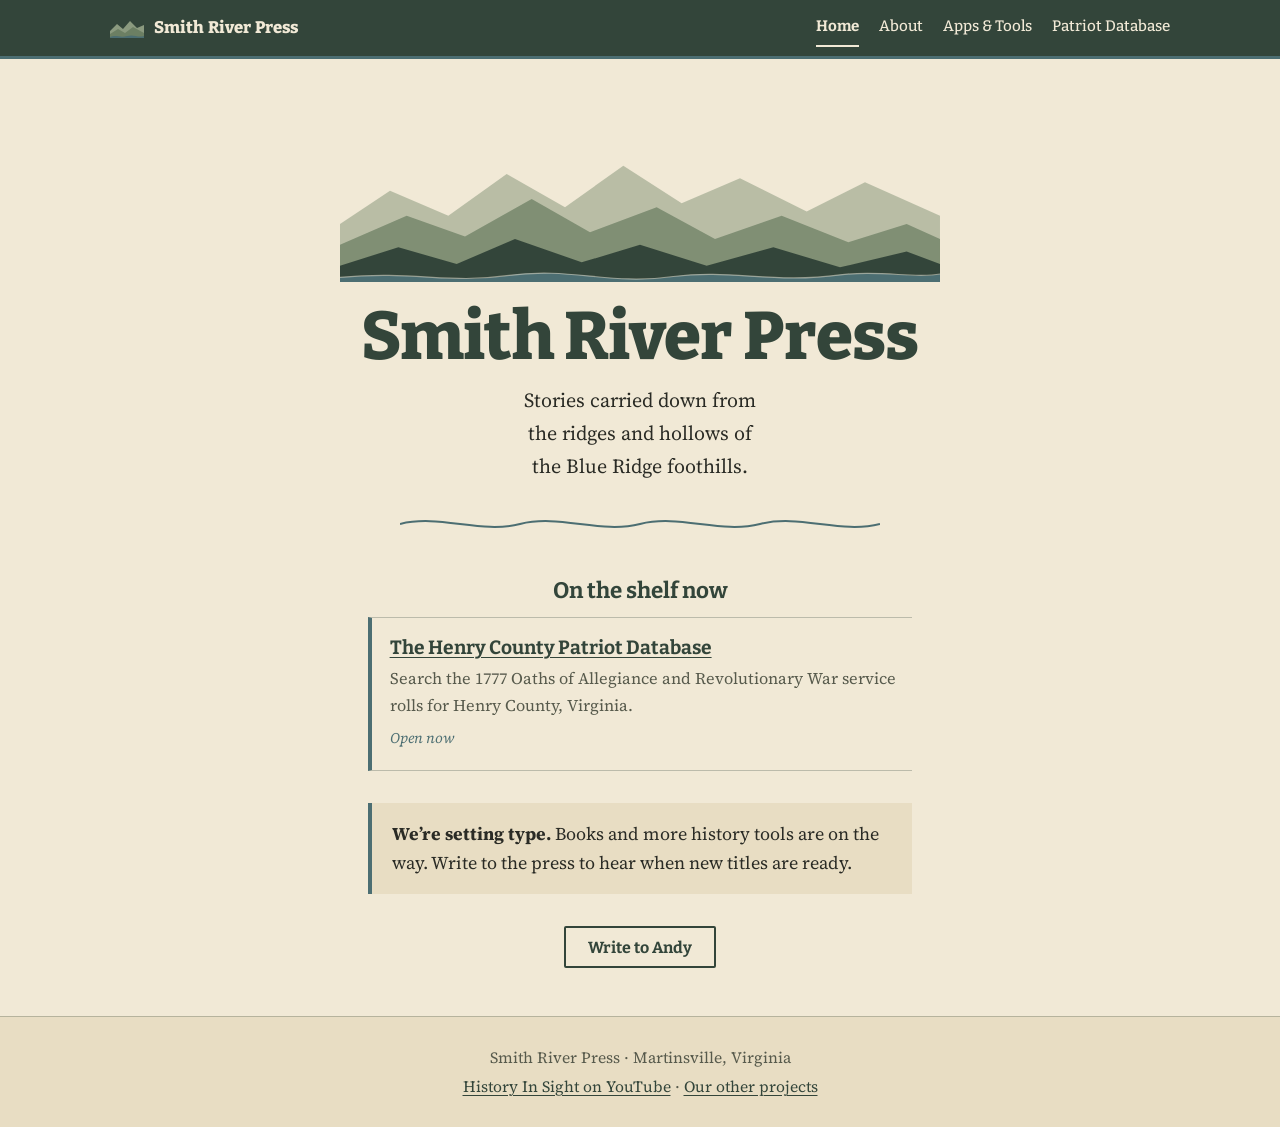
==== commit f5482aa6: "commit" ====
--- a/index.html
+++ b/index.html
@@ -72,7 +72,7 @@
 
 <footer class="foot">
   <p>Smith River Press &middot; Martinsville, Virginia</p>
-  <p><a href="mailto:andy@smithriverpress.com">Write to Andy</a> &middot; <a href="https://www.youtube.com/@yourhistoryinsight" target="_blank" rel="noopener">History In Sight on YouTube</a></p>
+  <p><a href="https://www.youtube.com/@yourhistoryinsight" target="_blank" rel="noopener">History In Sight on YouTube</a> &middot; <a href="/about/#elsewhere">Our other projects</a></p>
 </footer>
 
 </body>
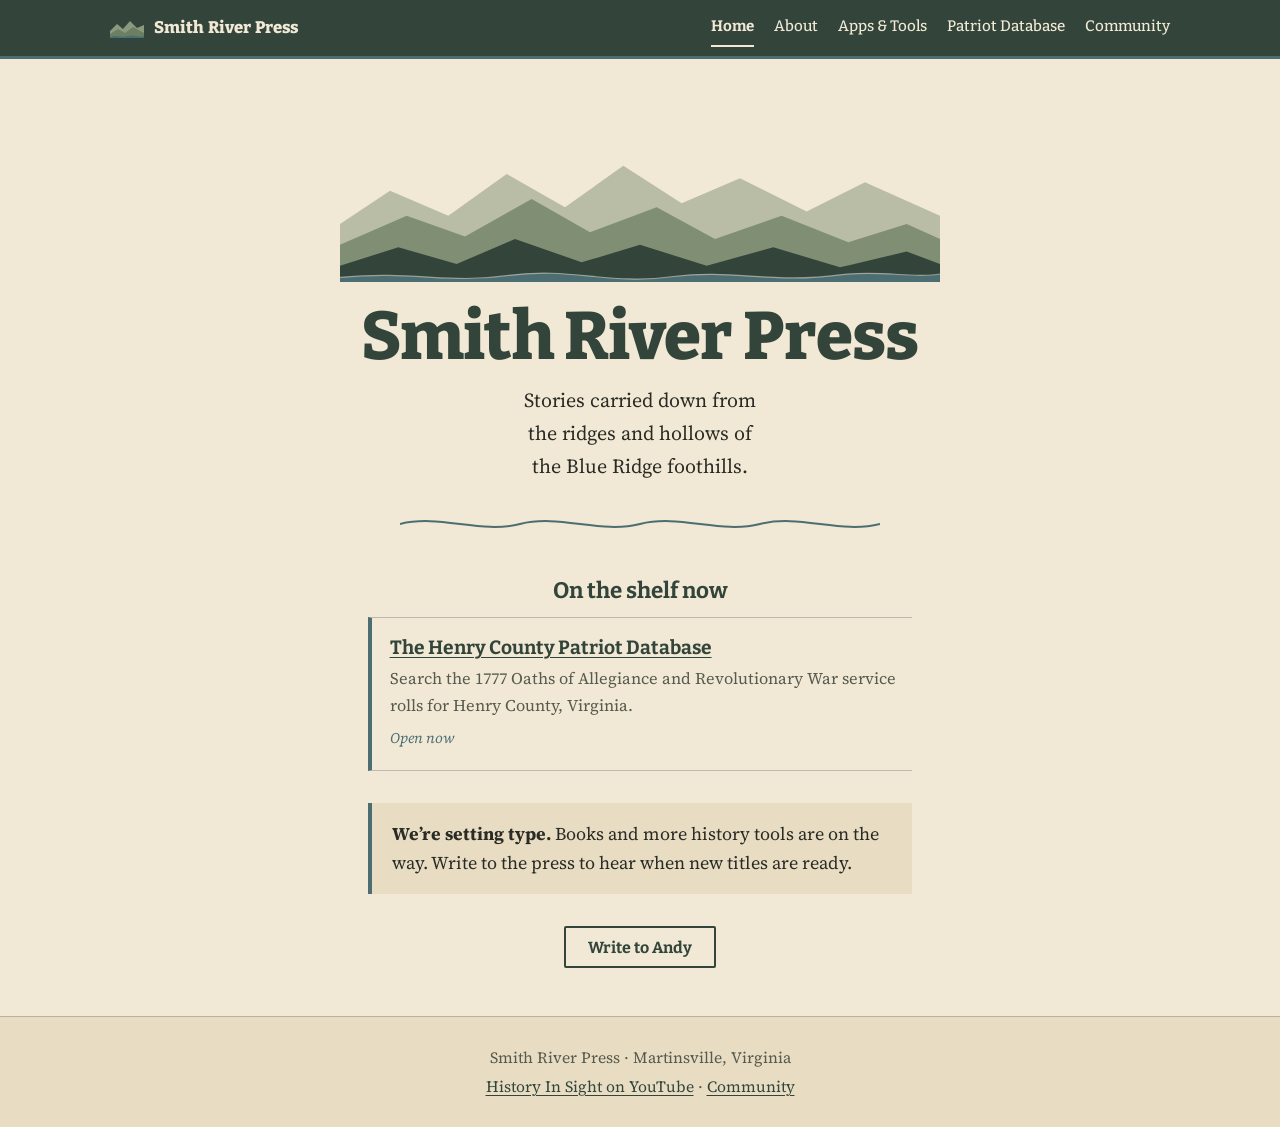
==== commit 14ff62ea: "com" ====
--- a/index.html
+++ b/index.html
@@ -36,6 +36,7 @@
       <li><a href="/about/">About</a></li>
       <li><a href="/apps/">Apps &amp; Tools</a></li>
       <li><a href="/apps/patriot-data/henry-county-virginia/">Patriot Database</a></li>
+      <li><a href="/community/">Community</a></li>
     </ul>
     </nav>
   </div>
@@ -72,7 +73,7 @@
 
 <footer class="foot">
   <p>Smith River Press &middot; Martinsville, Virginia</p>
-  <p><a href="https://www.youtube.com/@yourhistoryinsight" target="_blank" rel="noopener">History In Sight on YouTube</a> &middot; <a href="/about/#elsewhere">Our other projects</a></p>
+  <p><a href="https://www.youtube.com/@yourhistoryinsight" target="_blank" rel="noopener">History In Sight on YouTube</a> &middot; <a href="/community/">Community</a></p>
 </footer>
 
 </body>
--- a/assets/site.css
+++ b/assets/site.css
@@ -55,3 +55,5 @@
 .prose{max-width:34rem;margin:0 auto;text-align:left}
 .prose h2{margin:2rem 0 .5rem;font-size:1.3rem}
 .prose p{margin:0 0 1rem}
+.prose .shelf{margin:0 0 .5rem}
+.fine-print{font-size:.95rem;font-style:italic;color:var(--muted)}
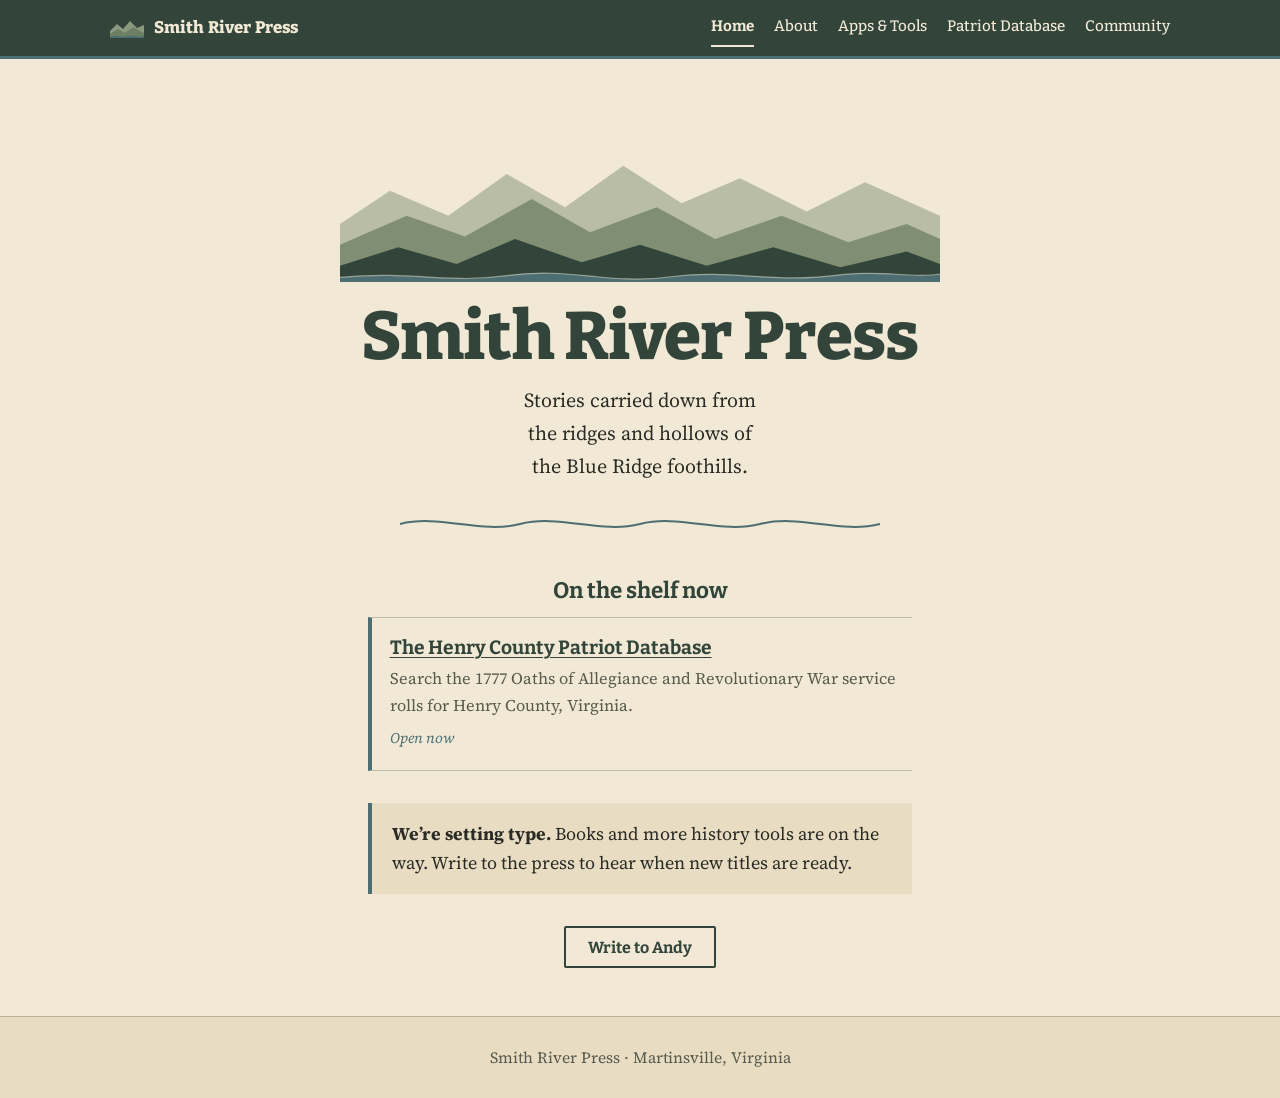
==== commit 47030f0d: "com" ====
--- a/index.html
+++ b/index.html
@@ -73,7 +73,6 @@
 
 <footer class="foot">
   <p>Smith River Press &middot; Martinsville, Virginia</p>
-  <p><a href="https://www.youtube.com/@yourhistoryinsight" target="_blank" rel="noopener">History In Sight on YouTube</a> &middot; <a href="/community/">Community</a></p>
 </footer>
 
 </body>
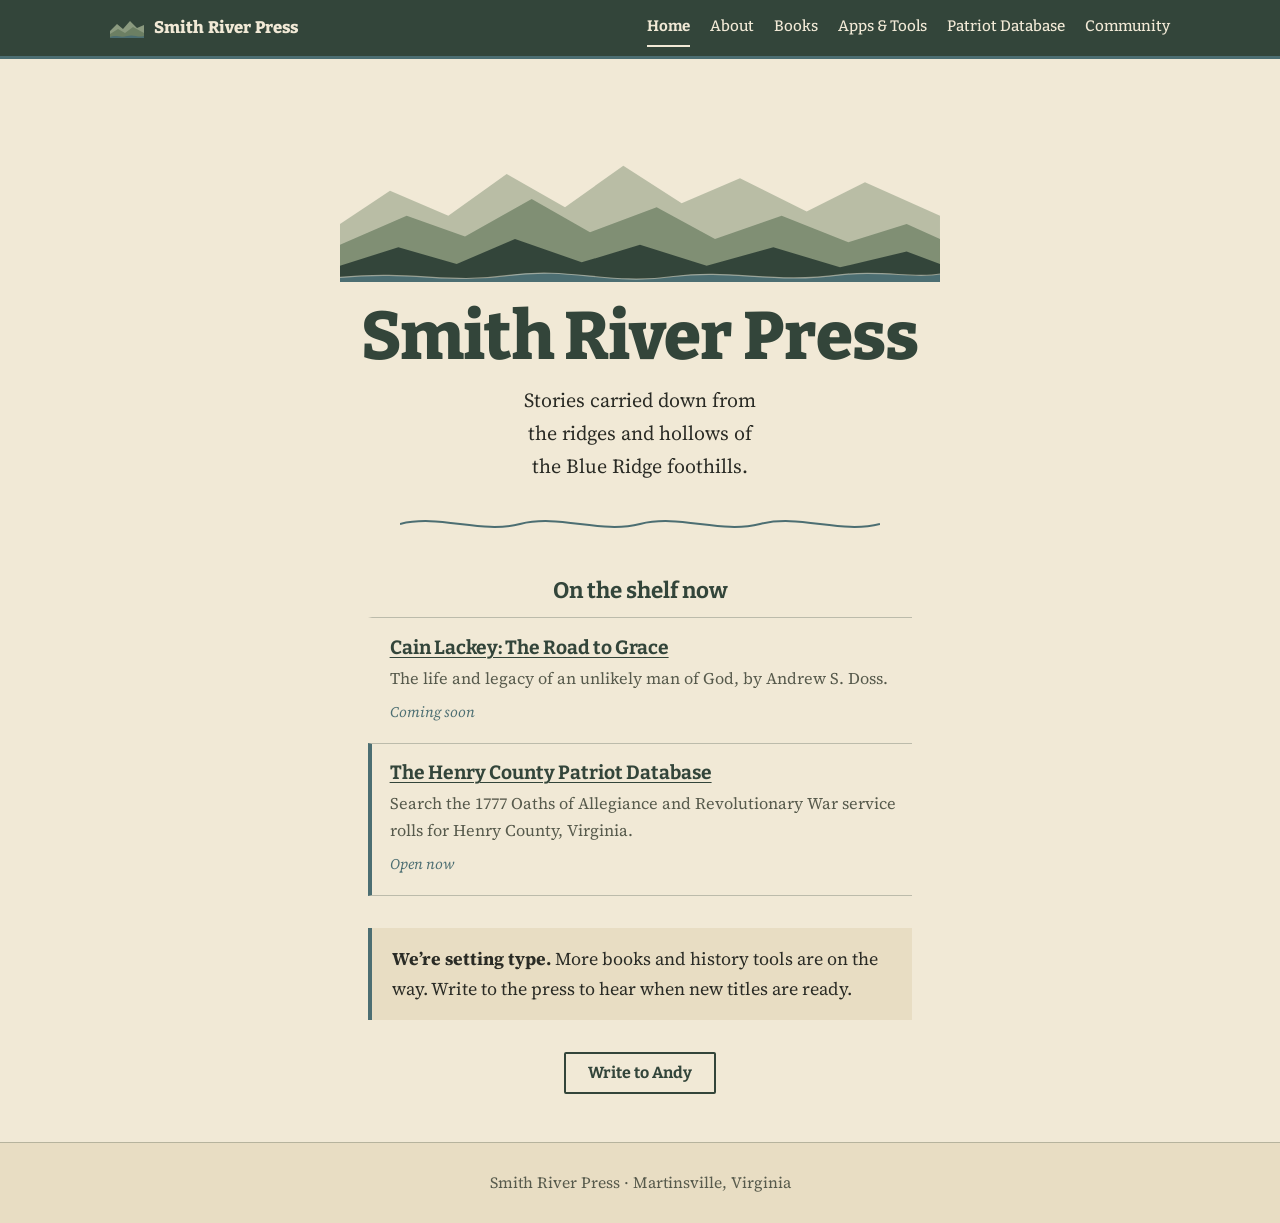
==== commit e296bdac: "com" ====
--- a/index.html
+++ b/index.html
@@ -34,6 +34,7 @@
     <ul>
       <li><a href="/" aria-current="page">Home</a></li>
       <li><a href="/about/">About</a></li>
+      <li><a href="/books/">Books</a></li>
       <li><a href="/apps/">Apps &amp; Tools</a></li>
       <li><a href="/apps/patriot-data/henry-county-virginia/">Patriot Database</a></li>
       <li><a href="/community/">Community</a></li>
@@ -59,6 +60,11 @@
 
   <h2>On the shelf now</h2>
   <ul class="shelf">
+    <li>
+      <h3><a href="/books/cain-lackey-the-road-to-grace/">Cain Lackey: The Road to Grace</a></h3>
+      <p>The life and legacy of an unlikely man of God, by Andrew S. Doss.</p>
+      <span class="status">Coming soon</span>
+    </li>
     <li class="is-live">
       <h3><a href="/apps/patriot-data/henry-county-virginia/">The Henry County Patriot Database</a></h3>
       <p>Search the 1777 Oaths of Allegiance and Revolutionary War service rolls for Henry County, Virginia.</p>
@@ -66,7 +72,7 @@
     </li>
   </ul>
 
-  <p class="notice" style="margin-top:2rem"><strong>We&rsquo;re setting type.</strong> Books and more history tools are on the way. Write to the press to hear when new titles are ready.</p>
+  <p class="notice" style="margin-top:2rem"><strong>We&rsquo;re setting type.</strong> More books and history tools are on the way. Write to the press to hear when new titles are ready.</p>
 
   <p class="contact-block"><a class="stamp" href="mailto:andy@smithriverpress.com">Write to Andy</a></p>
 </main>
--- a/assets/site.css
+++ b/assets/site.css
@@ -57,3 +57,48 @@
 .prose p{margin:0 0 1rem}
 .prose .shelf{margin:0 0 .5rem}
 .fine-print{font-size:.95rem;font-style:italic;color:var(--muted)}
+
+/* ---- Books ---- */
+main.wide{max-width:48rem}
+.crumbs{text-align:left;margin:0 0 1.5rem;font-size:1rem}
+
+/* typographic cover placeholder; swap for a real <img> when the cover exists */
+.cover{aspect-ratio:2/3;width:100%;background:var(--pine);color:var(--paper);display:flex;flex-direction:column;align-items:center;justify-content:center;gap:.6rem;padding:1.25rem;text-align:center;border-radius:2px;box-shadow:0 6px 18px rgba(42,43,37,.28);font-family:var(--display)}
+.cover strong{font-weight:800;font-size:1.9rem;line-height:1.05;text-transform:uppercase;letter-spacing:.03em}
+.cover em{font:italic 400 1.05rem/1.2 var(--serif);text-transform:uppercase;letter-spacing:.08em}
+.cover small{margin-top:1.25rem;font:500 .85rem/1 var(--serif);letter-spacing:.1em;text-transform:uppercase;opacity:.85}
+.cover--sm{width:92px;flex:none;padding:.5rem;gap:.25rem;box-shadow:0 3px 8px rgba(42,43,37,.25)}
+.cover--sm strong{font-size:.78rem}
+.cover--sm em{font-size:.5rem}
+.book__cover img{display:block;width:100%;height:auto;border-radius:2px;box-shadow:0 6px 18px rgba(42,43,37,.28)}
+
+.book{display:grid;grid-template-columns:minmax(0,15rem) 1fr;gap:2.25rem;align-items:start;text-align:left;margin-bottom:2rem}
+.book__title{font:800 clamp(2rem,5.5vw,2.9rem)/1.05 var(--display);color:var(--pine);margin:.35rem 0 .6rem;text-align:left}
+.book__title span{display:block;font-weight:700;font-size:.72em}
+.book__subtitle{font-style:italic;font-size:1.2rem;margin:0 0 .5rem;color:var(--muted)}
+.book__author{font-weight:600;margin:0 0 1.25rem}
+.buy{margin-top:1.25rem}
+.buy .fine-print{margin:.75rem 0 0}
+.book .status{margin:0}
+
+.prose--left{max-width:36rem;margin:0 auto}
+.details{display:grid;grid-template-columns:7.5rem 1fr;gap:.5rem 1rem;margin:0}
+.details dt{font-weight:700;color:var(--pine)}
+.details dd{margin:0}
+
+.book-list{list-style:none;margin:0 auto;padding:0;max-width:34rem;text-align:left}
+.book-list li{border-top:1px solid var(--rule);border-bottom:1px solid var(--rule)}
+.book-row{display:flex;gap:1.25rem;align-items:center;padding:1.25rem .5rem;color:inherit;text-decoration:none}
+.book-row:hover .book-row__title{color:var(--river);text-decoration:underline}
+.book-row__text{display:flex;flex-direction:column;gap:.15rem}
+.book-row__title{font:700 1.25rem/1.25 var(--display);color:var(--pine)}
+.book-row__sub{font-style:italic;color:var(--muted)}
+.book-row__by{font-size:1rem}
+
+@media (max-width:640px){
+  .book{grid-template-columns:1fr;gap:1.5rem;text-align:center}
+  .book__cover{max-width:15rem;margin:0 auto}
+  .book__title{text-align:center}
+  .details{grid-template-columns:1fr;gap:.1rem}
+  .details dd{margin-bottom:.6rem}
+}
